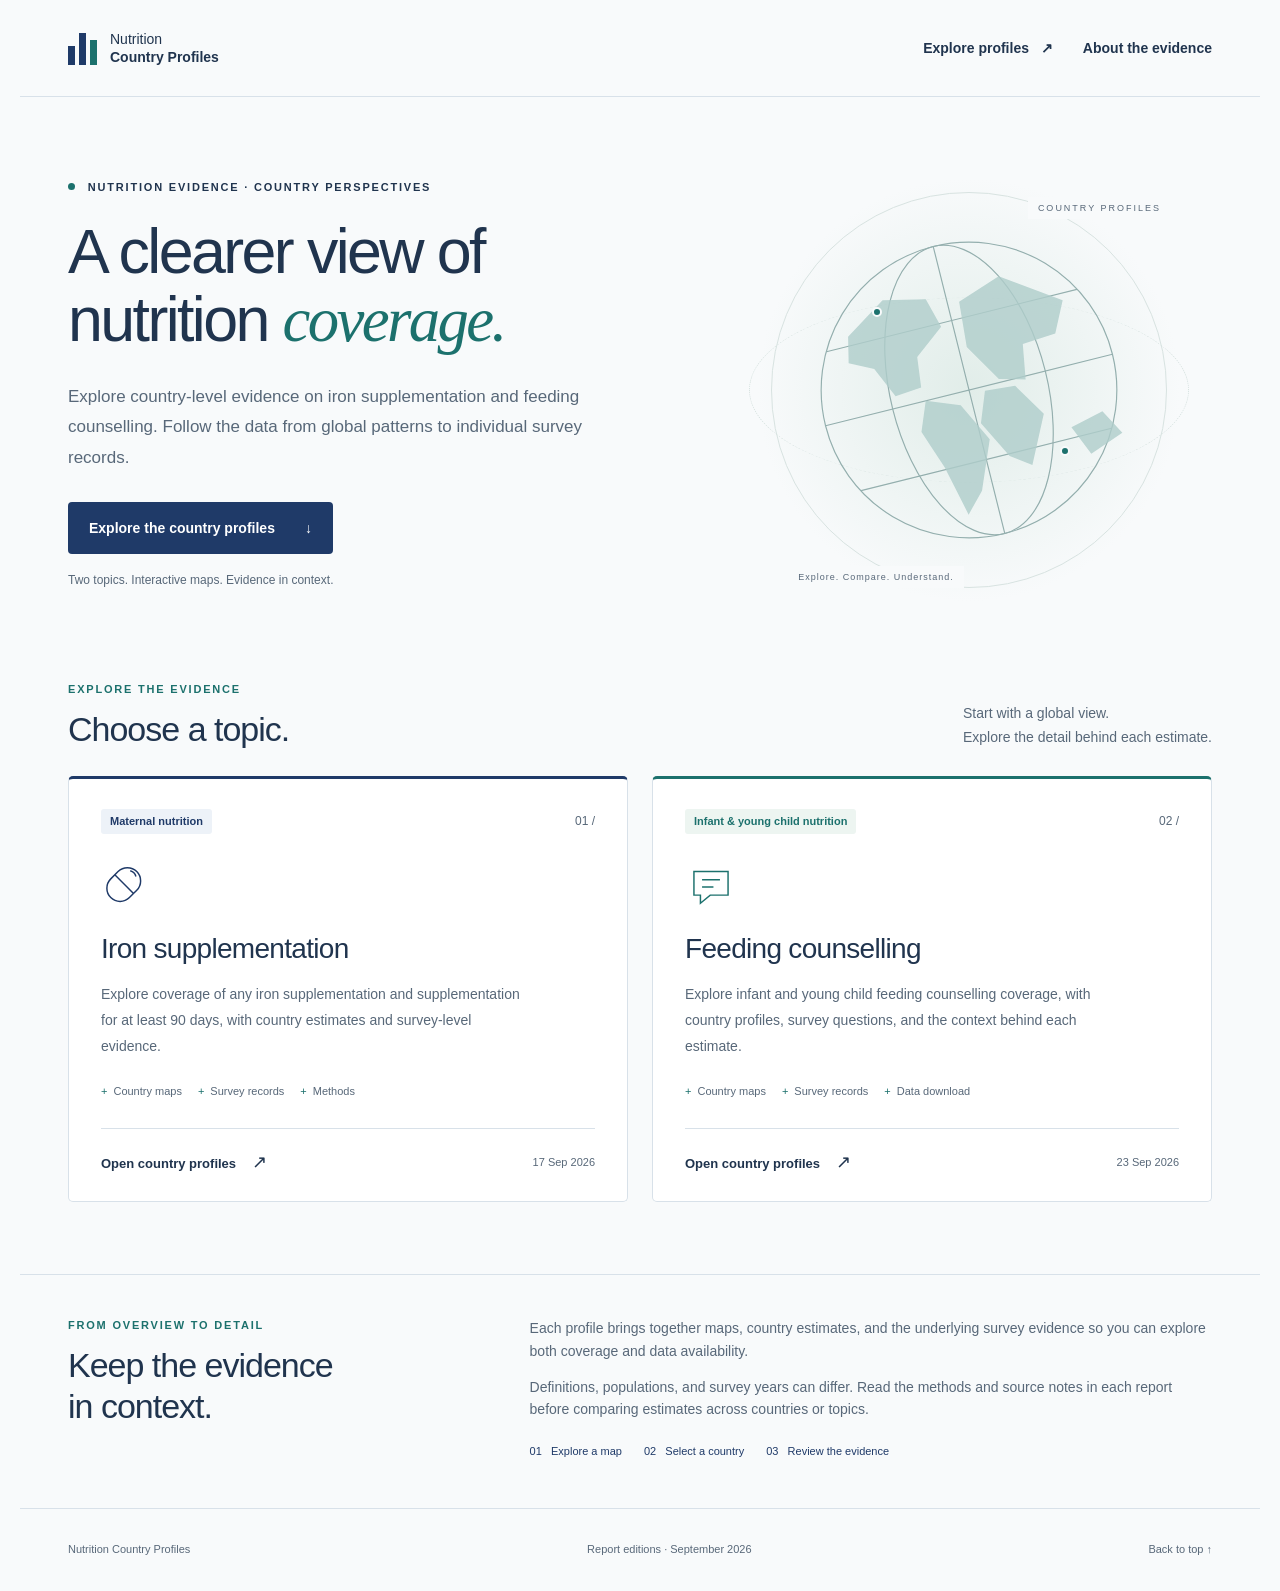
==== index.html @ 42aad2f6 "Add nutrition profiles landing page and Pages-ready reports" ====
<!doctype html>
<html lang="en">
<head>
  <meta charset="utf-8">
  <meta name="viewport" content="width=device-width, initial-scale=1">
  <meta name="description" content="Explore nutrition country profiles: iron supplementation and infant and young child feeding counselling. Interactive maps, survey evidence, and methods in one place.">
  <meta name="theme-color" content="#1f3a68">
  <title>Nutrition Country Profiles</title>
  <link rel="stylesheet" href="site.css">
</head>
<body>
  <a class="skip-link" href="#main">Skip to content</a>
  <header class="site-header wrap">
    <a class="brand" href="./" aria-label="Nutrition Country Profiles home"><span class="brand-mark" aria-hidden="true"><i></i><i></i><i></i></span><span>Nutrition<br><b>Country Profiles</b></span></a>
    <nav aria-label="Main navigation"><a href="#profiles">Explore profiles <span aria-hidden="true">↗</span></a><a href="#about">About the evidence</a></nav>
  </header>
  <main id="main">
    <section class="hero wrap" aria-labelledby="hero-title">
      <div class="hero-copy"><p class="eyebrow"><span></span> Nutrition evidence · Country perspectives</p><h1 id="hero-title">A clearer view of<br>nutrition <em>coverage.</em></h1><p class="lead">Explore country-level evidence on iron supplementation and feeding counselling. Follow the data from global patterns to individual survey records.</p><a class="primary-link" href="#profiles">Explore the country profiles <span aria-hidden="true">↓</span></a><p class="hero-note">Two topics. Interactive maps. Evidence in context.</p></div>
      <div class="hero-art" aria-hidden="true"><div class="orbit orbit-one"></div><div class="orbit orbit-two"></div><div class="globe"><svg viewBox="0 0 300 300" fill="none"><circle cx="150" cy="150" r="126"/><ellipse cx="150" cy="150" rx="67" ry="126"/><path d="M24 150h252M150 24v252M40 89h220M40 211h220"/><path class="land" d="m61 81 36-23 36 8 7 26-26 20-3 26-23 2-12-27-20-10Zm51 69 28 11 17 34-17 41-16 17-10-44-12-34Zm48-75 38-13 48 33-13 26-29 2-5 30-22-6-20-33Zm3 79 26 2 18 29-20 40-17-12-17-33Zm64 48 29-7 12 22-30 11Z"/></svg></div><span class="art-label label-top">COUNTRY PROFILES</span><span class="art-dot dot-one"></span><span class="art-dot dot-two"></span><span class="art-label label-bottom">Explore. Compare. Understand.</span></div>
    </section>
    <section id="profiles" class="profiles wrap" aria-labelledby="profiles-title">
      <div class="section-heading"><div><p class="eyebrow">Explore the evidence</p><h2 id="profiles-title">Choose a topic.</h2></div><p>Start with a global view.<br>Explore the detail behind each estimate.</p></div>
      <div class="profile-grid">
        <a class="profile-card iron" href="iron_country_profiles_20260917_astra.html"><div class="card-top"><span class="topic-tag">Maternal nutrition</span><span class="card-index">01 /</span></div><svg class="topic-icon" viewBox="0 0 64 64" fill="none" aria-hidden="true"><path d="m21 13-9 9a16 16 0 0 0 23 23l9-9a16 16 0 0 0-23-23Z"/><path d="m17 17 23 23M36 12a10 10 0 0 1 7 7"/></svg><h3>Iron supplementation</h3><p>Explore coverage of any iron supplementation and supplementation for at least 90 days, with country estimates and survey-level evidence.</p><div class="features"><span>Country maps</span><span>Survey records</span><span>Methods</span></div><div class="card-bottom"><span>Open country profiles <b aria-hidden="true">↗</b></span><time datetime="2026-09-17">17 Sep 2026</time></div></a>
        <a class="profile-card feeding" href="iycf_country_profiles_2026-09-23_astra_v2.html"><div class="card-top"><span class="topic-tag">Infant &amp; young child nutrition</span><span class="card-index">02 /</span></div><svg class="topic-icon" viewBox="0 0 64 64" fill="none" aria-hidden="true"><path d="M11 13h42v29H31L19 52V42h-8V13Z"/><path d="M21 23h22M21 32h14"/></svg><h3>Feeding counselling</h3><p>Explore infant and young child feeding counselling coverage, with country profiles, survey questions, and the context behind each estimate.</p><div class="features"><span>Country maps</span><span>Survey records</span><span>Data download</span></div><div class="card-bottom"><span>Open country profiles <b aria-hidden="true">↗</b></span><time datetime="2026-09-23">23 Sep 2026</time></div></a>
      </div>
    </section>
    <section id="about" class="about wrap" aria-labelledby="about-title"><div><p class="eyebrow">From overview to detail</p><h2 id="about-title">Keep the evidence<br>in context.</h2></div><div class="about-copy"><p>Each profile brings together maps, country estimates, and the underlying survey evidence so you can explore both coverage and data availability.</p><p>Definitions, populations, and survey years can differ. Read the methods and source notes in each report before comparing estimates across countries or topics.</p><div class="reading-path"><span>01 &nbsp; Explore a map</span><span>02 &nbsp; Select a country</span><span>03 &nbsp; Review the evidence</span></div></div></section>
  </main>
  <footer class="wrap"><span>Nutrition Country Profiles</span><span>Report editions · September 2026</span><a href="#main">Back to top ↑</a></footer>
</body>
</html>
---- site.css ----
:root{--navy:#1f3a68;--ink:#20344e;--muted:#586879;--paper:#f8fafb;--line:#d8e1e9;--teal:#1c716d;--serif:Georgia,'Times New Roman',serif}*{box-sizing:border-box}html{scroll-behavior:smooth;scroll-padding-top:24px}body{margin:0;background:var(--paper);color:var(--ink);font:16px/1.6 'Segoe UI',Arial,sans-serif}a{color:inherit}a:focus-visible{outline:3px solid #a56820;outline-offset:5px}.wrap{max-width:1240px;margin:auto;padding-left:48px;padding-right:48px}.skip-link{position:absolute;left:24px;top:-100px;background:white;padding:12px;z-index:10}.skip-link:focus{top:10px}.site-header{display:flex;justify-content:space-between;align-items:center;padding-top:27px;padding-bottom:27px;border-bottom:1px solid var(--line)}.brand{display:flex;gap:13px;align-items:center;text-decoration:none;font-size:14px;line-height:1.3}.brand b{font-weight:650}.brand-mark{display:flex;align-items:flex-end;gap:4px;height:34px}.brand-mark i{display:block;width:7px;background:var(--navy);height:19px}.brand-mark i:nth-child(2){height:32px}.brand-mark i:nth-child(3){height:25px;background:var(--teal)}nav{display:flex;gap:30px}nav a{padding:10px 0;text-decoration:none;font-size:14px;font-weight:600}nav a:hover{text-decoration:underline;text-underline-offset:6px}nav span{margin-left:8px}.hero{display:grid;grid-template-columns:1.4fr 1fr;align-items:center;gap:32px;padding-top:73px;padding-bottom:71px}.eyebrow{text-transform:uppercase;font-size:11px;letter-spacing:1.8px;font-weight:700;margin:0 0 22px}.eyebrow span{display:inline-block;width:7px;height:7px;border-radius:50%;background:var(--teal);margin-right:8px;vertical-align:1px}h1{font-size:clamp(42px,4.9vw,64px);letter-spacing:-2.6px;line-height:1.08;font-weight:500;margin:0 0 27px}h1 em{font-family:var(--serif);font-weight:400;color:var(--teal)}.lead{max-width:520px;font-size:17px;line-height:1.8;color:var(--muted);margin-bottom:28px}.primary-link{display:inline-flex;align-items:center;gap:30px;padding:15px 21px;border-radius:4px;text-decoration:none;background:var(--navy);color:white;font-size:14px;font-weight:600;transition:background .18s}.primary-link:hover{background:#2c5184}.hero-note{font-size:12px;color:var(--muted);margin-top:17px}.hero-art{position:relative;aspect-ratio:1;display:grid;place-items:center;background:radial-gradient(circle,#e1ede9 0,transparent 68%);max-width:440px;width:100%}.globe{width:80%;transform:rotate(-14deg)}.globe svg{display:block;stroke:#94afae;stroke-width:1}.globe .land{fill:#b0cecb;stroke:none;opacity:.8}.orbit{position:absolute;border:1px solid #d8e3e1;border-radius:50%;inset:5%}.orbit-two{inset:0;transform:scaleY(.42) rotate(-28deg);border-style:dashed}.art-label{position:absolute;font-size:9px;letter-spacing:2px;background:var(--paper);padding:4px 10px;color:var(--muted)}.label-top{top:6%;right:4%}.label-bottom{bottom:5%;left:9%;letter-spacing:1px}.art-dot{width:10px;height:10px;border:2px solid var(--paper);border-radius:50%;background:var(--teal);position:absolute}.dot-one{top:31%;left:28%}.dot-two{bottom:35%;right:27%}.profiles{padding-bottom:72px}.section-heading{display:flex;align-items:end;justify-content:space-between;margin-bottom:26px}.section-heading .eyebrow,.about .eyebrow{margin-bottom:10px;color:var(--teal)}h2{font-size:34px;line-height:1.2;letter-spacing:-1px;font-weight:500;margin:0}.section-heading>p{font-size:14px;line-height:1.7;color:var(--muted);margin:0}.profile-grid{display:grid;grid-template-columns:1fr 1fr;gap:24px}.profile-card{padding:30px 32px 24px;background:white;border:1px solid var(--line);border-top:3px solid var(--navy);border-radius:5px;text-decoration:none;display:flex;flex-direction:column;transition:box-shadow .2s,border-color .2s}.profile-card:hover{box-shadow:0 10px 30px #20344e12;border-color:#8a9fb4}.profile-card.feeding{border-top-color:var(--teal)}.card-top{display:flex;justify-content:space-between;gap:12px;align-items:center}.topic-tag{font-size:11px;font-weight:600;color:var(--navy);background:#edf2f8;padding:4px 9px;border-radius:3px}.feeding .topic-tag{color:var(--teal);background:#edf5f1}.card-index{font-size:12px;color:var(--muted)}.topic-icon{width:52px;height:52px;stroke:var(--navy);stroke-width:1.8;margin-top:27px}.feeding .topic-icon{stroke:var(--teal)}h3{font-size:28px;font-weight:500;letter-spacing:-.7px;margin:14px 0 10px}.profile-card>p{font-size:14px;color:var(--muted);line-height:1.85;margin:0;max-width:430px}.features{display:flex;flex-wrap:wrap;gap:8px 16px;margin:23px 0 28px;font-size:11px;color:var(--muted)}.features span:before{content:'+';margin-right:6px;color:var(--teal)}.card-bottom{display:flex;justify-content:space-between;align-items:center;gap:12px;border-top:1px solid var(--line);padding-top:19px;margin-top:auto}.card-bottom>span{font-size:13px;font-weight:650}.card-bottom b{margin-left:12px;font-size:18px;font-weight:400}.card-bottom time{font-size:11px;color:var(--muted);white-space:nowrap}.about{padding-top:42px;padding-bottom:48px;border-top:1px solid var(--line);display:grid;grid-template-columns:1fr 1.65fr;gap:48px}.about-copy>p{margin:0 0 14px;color:var(--muted);font-size:14px}.reading-path{display:flex;flex-wrap:wrap;gap:12px 22px;font-size:11px;color:var(--navy);padding-top:8px}footer{border-top:1px solid var(--line);display:flex;justify-content:space-between;align-items:center;gap:16px;font-size:11px;color:var(--muted);padding-top:22px;padding-bottom:22px}footer a{padding:10px 0;text-decoration:none}@media(max-width:800px){.wrap{padding-left:28px;padding-right:28px}.hero{grid-template-columns:1.6fr 1fr;gap:10px;padding-top:50px;padding-bottom:48px}h1{font-size:46px}.hero-art{opacity:.85}.profile-card{padding:23px}.card-bottom{align-items:start;flex-direction:column}.about{gap:24px}.section-heading>p{max-width:220px}.art-label{font-size:7px}}@media(max-width:600px){.wrap{padding-left:22px;padding-right:22px}.site-header{padding-top:18px;padding-bottom:18px}nav{gap:12px}nav a{font-size:12px}nav a:last-child{display:none}.brand{font-size:12px}.hero{grid-template-columns:1fr;padding-top:43px;padding-bottom:36px}.hero-art{display:none}h1{font-size:46px;letter-spacing:-1.8px}.eyebrow{font-size:9px;letter-spacing:1.3px}.lead{font-size:16px}.section-heading{display:block}.section-heading>p{max-width:none;margin-top:14px}.section-heading>p br{display:none}.profile-grid{grid-template-columns:1fr;gap:18px}.profile-card{padding:25px}.card-bottom{flex-direction:row;align-items:center}.profiles{padding-bottom:40px}h2{font-size:30px}h3{font-size:26px}.about{grid-template-columns:1fr;padding-top:32px;padding-bottom:30px}.about h2 br{display:none}footer{flex-wrap:wrap;gap:5px 20px}footer>span:first-child{width:100%}}@media(prefers-reduced-motion:reduce){html{scroll-behavior:auto}*{transition:none!important}}
.hero-art{overflow:hidden}
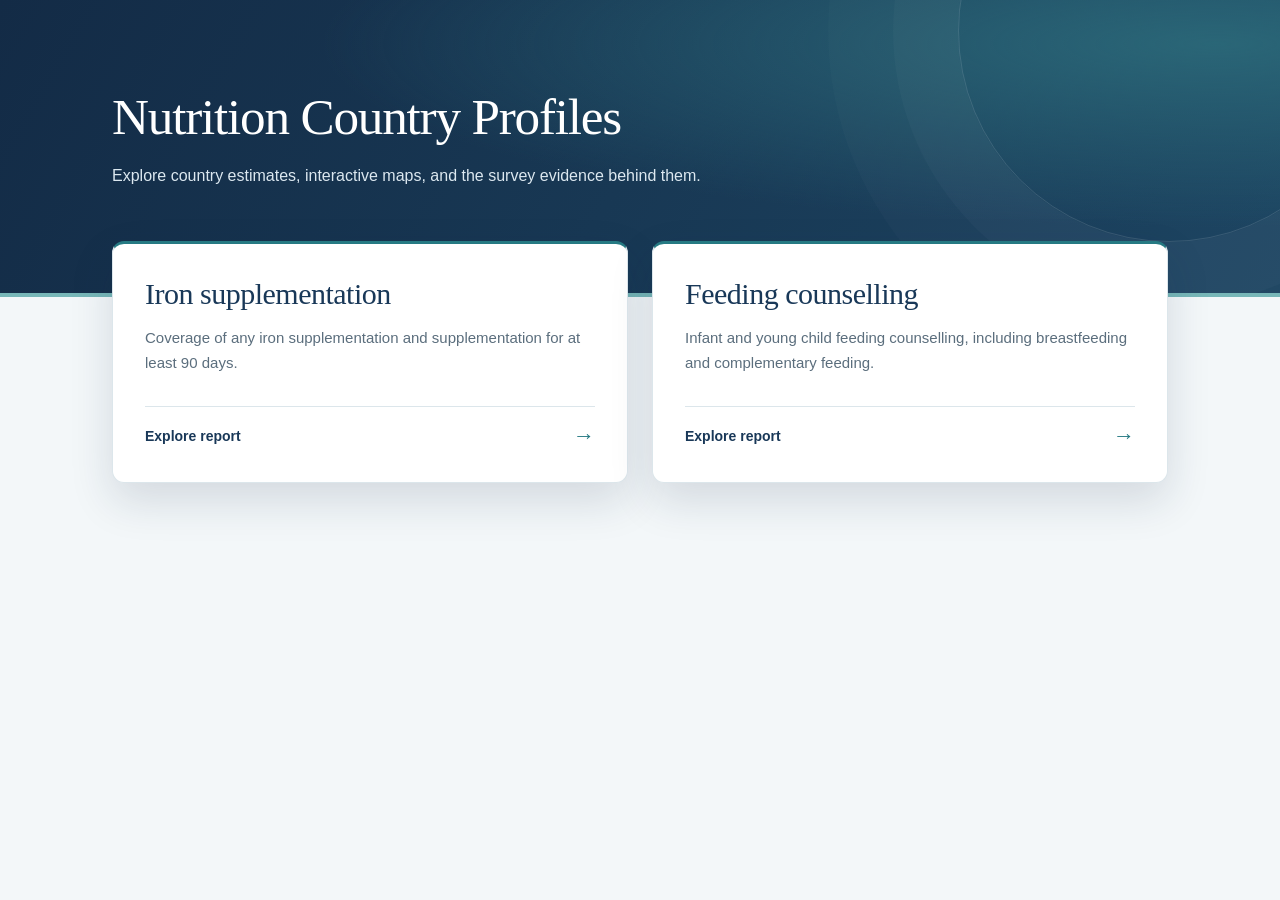
==== commit e1aebb9e: "Unify report styling, maps, and chart presentation" ====
--- a/index.html
+++ b/index.html
@@ -3,31 +3,32 @@
 <head>
   <meta charset="utf-8">
   <meta name="viewport" content="width=device-width, initial-scale=1">
-  <meta name="description" content="Explore nutrition country profiles: iron supplementation and infant and young child feeding counselling. Interactive maps, survey evidence, and methods in one place.">
-  <meta name="theme-color" content="#1f3a68">
+  <meta name="description" content="Explore country profiles on iron supplementation and infant and young child feeding counselling.">
+  <meta name="theme-color" content="#193858">
   <title>Nutrition Country Profiles</title>
   <link rel="stylesheet" href="site.css">
 </head>
 <body>
-  <a class="skip-link" href="#main">Skip to content</a>
-  <header class="site-header wrap">
-    <a class="brand" href="./" aria-label="Nutrition Country Profiles home"><span class="brand-mark" aria-hidden="true"><i></i><i></i><i></i></span><span>Nutrition<br><b>Country Profiles</b></span></a>
-    <nav aria-label="Main navigation"><a href="#profiles">Explore profiles <span aria-hidden="true">↗</span></a><a href="#about">About the evidence</a></nav>
+  <a class="skip-link" href="#profiles">Skip to reports</a>
+  <header class="hero">
+    <div class="container">
+      <h1>Nutrition Country Profiles</h1>
+      <p>Explore country estimates, interactive maps, and the survey evidence behind them.</p>
+    </div>
   </header>
-  <main id="main">
-    <section class="hero wrap" aria-labelledby="hero-title">
-      <div class="hero-copy"><p class="eyebrow"><span></span> Nutrition evidence · Country perspectives</p><h1 id="hero-title">A clearer view of<br>nutrition <em>coverage.</em></h1><p class="lead">Explore country-level evidence on iron supplementation and feeding counselling. Follow the data from global patterns to individual survey records.</p><a class="primary-link" href="#profiles">Explore the country profiles <span aria-hidden="true">↓</span></a><p class="hero-note">Two topics. Interactive maps. Evidence in context.</p></div>
-      <div class="hero-art" aria-hidden="true"><div class="orbit orbit-one"></div><div class="orbit orbit-two"></div><div class="globe"><svg viewBox="0 0 300 300" fill="none"><circle cx="150" cy="150" r="126"/><ellipse cx="150" cy="150" rx="67" ry="126"/><path d="M24 150h252M150 24v252M40 89h220M40 211h220"/><path class="land" d="m61 81 36-23 36 8 7 26-26 20-3 26-23 2-12-27-20-10Zm51 69 28 11 17 34-17 41-16 17-10-44-12-34Zm48-75 38-13 48 33-13 26-29 2-5 30-22-6-20-33Zm3 79 26 2 18 29-20 40-17-12-17-33Zm64 48 29-7 12 22-30 11Z"/></svg></div><span class="art-label label-top">COUNTRY PROFILES</span><span class="art-dot dot-one"></span><span class="art-dot dot-two"></span><span class="art-label label-bottom">Explore. Compare. Understand.</span></div>
-    </section>
-    <section id="profiles" class="profiles wrap" aria-labelledby="profiles-title">
-      <div class="section-heading"><div><p class="eyebrow">Explore the evidence</p><h2 id="profiles-title">Choose a topic.</h2></div><p>Start with a global view.<br>Explore the detail behind each estimate.</p></div>
-      <div class="profile-grid">
-        <a class="profile-card iron" href="iron_country_profiles_20260917_astra.html"><div class="card-top"><span class="topic-tag">Maternal nutrition</span><span class="card-index">01 /</span></div><svg class="topic-icon" viewBox="0 0 64 64" fill="none" aria-hidden="true"><path d="m21 13-9 9a16 16 0 0 0 23 23l9-9a16 16 0 0 0-23-23Z"/><path d="m17 17 23 23M36 12a10 10 0 0 1 7 7"/></svg><h3>Iron supplementation</h3><p>Explore coverage of any iron supplementation and supplementation for at least 90 days, with country estimates and survey-level evidence.</p><div class="features"><span>Country maps</span><span>Survey records</span><span>Methods</span></div><div class="card-bottom"><span>Open country profiles <b aria-hidden="true">↗</b></span><time datetime="2026-09-17">17 Sep 2026</time></div></a>
-        <a class="profile-card feeding" href="iycf_country_profiles_2026-09-23_astra_v2.html"><div class="card-top"><span class="topic-tag">Infant &amp; young child nutrition</span><span class="card-index">02 /</span></div><svg class="topic-icon" viewBox="0 0 64 64" fill="none" aria-hidden="true"><path d="M11 13h42v29H31L19 52V42h-8V13Z"/><path d="M21 23h22M21 32h14"/></svg><h3>Feeding counselling</h3><p>Explore infant and young child feeding counselling coverage, with country profiles, survey questions, and the context behind each estimate.</p><div class="features"><span>Country maps</span><span>Survey records</span><span>Data download</span></div><div class="card-bottom"><span>Open country profiles <b aria-hidden="true">↗</b></span><time datetime="2026-09-23">23 Sep 2026</time></div></a>
-      </div>
-    </section>
-    <section id="about" class="about wrap" aria-labelledby="about-title"><div><p class="eyebrow">From overview to detail</p><h2 id="about-title">Keep the evidence<br>in context.</h2></div><div class="about-copy"><p>Each profile brings together maps, country estimates, and the underlying survey evidence so you can explore both coverage and data availability.</p><p>Definitions, populations, and survey years can differ. Read the methods and source notes in each report before comparing estimates across countries or topics.</p><div class="reading-path"><span>01 &nbsp; Explore a map</span><span>02 &nbsp; Select a country</span><span>03 &nbsp; Review the evidence</span></div></div></section>
+  <main id="profiles" class="container" aria-label="Country profile reports">
+    <div class="profile-grid">
+      <a class="profile-card" href="iron_country_profiles_20260917_astra.html">
+        <h2>Iron supplementation</h2>
+        <p>Coverage of any iron supplementation and supplementation for at least 90 days.</p>
+        <span class="card-link">Explore report <span aria-hidden="true">&rarr;</span></span>
+      </a>
+      <a class="profile-card" href="iycf_country_profiles_2026-09-23_astra_v2.html">
+        <h2>Feeding counselling</h2>
+        <p>Infant and young child feeding counselling, including breastfeeding and complementary feeding.</p>
+        <span class="card-link">Explore report <span aria-hidden="true">&rarr;</span></span>
+      </a>
+    </div>
   </main>
-  <footer class="wrap"><span>Nutrition Country Profiles</span><span>Report editions · September 2026</span><a href="#main">Back to top ↑</a></footer>
 </body>
 </html>
--- a/site.css
+++ b/site.css
@@ -1,2 +1,25 @@
-:root{--navy:#1f3a68;--ink:#20344e;--muted:#586879;--paper:#f8fafb;--line:#d8e1e9;--teal:#1c716d;--serif:Georgia,'Times New Roman',serif}*{box-sizing:border-box}html{scroll-behavior:smooth;scroll-padding-top:24px}body{margin:0;background:var(--paper);color:var(--ink);font:16px/1.6 'Segoe UI',Arial,sans-serif}a{color:inherit}a:focus-visible{outline:3px solid #a56820;outline-offset:5px}.wrap{max-width:1240px;margin:auto;padding-left:48px;padding-right:48px}.skip-link{position:absolute;left:24px;top:-100px;background:white;padding:12px;z-index:10}.skip-link:focus{top:10px}.site-header{display:flex;justify-content:space-between;align-items:center;padding-top:27px;padding-bottom:27px;border-bottom:1px solid var(--line)}.brand{display:flex;gap:13px;align-items:center;text-decoration:none;font-size:14px;line-height:1.3}.brand b{font-weight:650}.brand-mark{display:flex;align-items:flex-end;gap:4px;height:34px}.brand-mark i{display:block;width:7px;background:var(--navy);height:19px}.brand-mark i:nth-child(2){height:32px}.brand-mark i:nth-child(3){height:25px;background:var(--teal)}nav{display:flex;gap:30px}nav a{padding:10px 0;text-decoration:none;font-size:14px;font-weight:600}nav a:hover{text-decoration:underline;text-underline-offset:6px}nav span{margin-left:8px}.hero{display:grid;grid-template-columns:1.4fr 1fr;align-items:center;gap:32px;padding-top:73px;padding-bottom:71px}.eyebrow{text-transform:uppercase;font-size:11px;letter-spacing:1.8px;font-weight:700;margin:0 0 22px}.eyebrow span{display:inline-block;width:7px;height:7px;border-radius:50%;background:var(--teal);margin-right:8px;vertical-align:1px}h1{font-size:clamp(42px,4.9vw,64px);letter-spacing:-2.6px;line-height:1.08;font-weight:500;margin:0 0 27px}h1 em{font-family:var(--serif);font-weight:400;color:var(--teal)}.lead{max-width:520px;font-size:17px;line-height:1.8;color:var(--muted);margin-bottom:28px}.primary-link{display:inline-flex;align-items:center;gap:30px;padding:15px 21px;border-radius:4px;text-decoration:none;background:var(--navy);color:white;font-size:14px;font-weight:600;transition:background .18s}.primary-link:hover{background:#2c5184}.hero-note{font-size:12px;color:var(--muted);margin-top:17px}.hero-art{position:relative;aspect-ratio:1;display:grid;place-items:center;background:radial-gradient(circle,#e1ede9 0,transparent 68%);max-width:440px;width:100%}.globe{width:80%;transform:rotate(-14deg)}.globe svg{display:block;stroke:#94afae;stroke-width:1}.globe .land{fill:#b0cecb;stroke:none;opacity:.8}.orbit{position:absolute;border:1px solid #d8e3e1;border-radius:50%;inset:5%}.orbit-two{inset:0;transform:scaleY(.42) rotate(-28deg);border-style:dashed}.art-label{position:absolute;font-size:9px;letter-spacing:2px;background:var(--paper);padding:4px 10px;color:var(--muted)}.label-top{top:6%;right:4%}.label-bottom{bottom:5%;left:9%;letter-spacing:1px}.art-dot{width:10px;height:10px;border:2px solid var(--paper);border-radius:50%;background:var(--teal);position:absolute}.dot-one{top:31%;left:28%}.dot-two{bottom:35%;right:27%}.profiles{padding-bottom:72px}.section-heading{display:flex;align-items:end;justify-content:space-between;margin-bottom:26px}.section-heading .eyebrow,.about .eyebrow{margin-bottom:10px;color:var(--teal)}h2{font-size:34px;line-height:1.2;letter-spacing:-1px;font-weight:500;margin:0}.section-heading>p{font-size:14px;line-height:1.7;color:var(--muted);margin:0}.profile-grid{display:grid;grid-template-columns:1fr 1fr;gap:24px}.profile-card{padding:30px 32px 24px;background:white;border:1px solid var(--line);border-top:3px solid var(--navy);border-radius:5px;text-decoration:none;display:flex;flex-direction:column;transition:box-shadow .2s,border-color .2s}.profile-card:hover{box-shadow:0 10px 30px #20344e12;border-color:#8a9fb4}.profile-card.feeding{border-top-color:var(--teal)}.card-top{display:flex;justify-content:space-between;gap:12px;align-items:center}.topic-tag{font-size:11px;font-weight:600;color:var(--navy);background:#edf2f8;padding:4px 9px;border-radius:3px}.feeding .topic-tag{color:var(--teal);background:#edf5f1}.card-index{font-size:12px;color:var(--muted)}.topic-icon{width:52px;height:52px;stroke:var(--navy);stroke-width:1.8;margin-top:27px}.feeding .topic-icon{stroke:var(--teal)}h3{font-size:28px;font-weight:500;letter-spacing:-.7px;margin:14px 0 10px}.profile-card>p{font-size:14px;color:var(--muted);line-height:1.85;margin:0;max-width:430px}.features{display:flex;flex-wrap:wrap;gap:8px 16px;margin:23px 0 28px;font-size:11px;color:var(--muted)}.features span:before{content:'+';margin-right:6px;color:var(--teal)}.card-bottom{display:flex;justify-content:space-between;align-items:center;gap:12px;border-top:1px solid var(--line);padding-top:19px;margin-top:auto}.card-bottom>span{font-size:13px;font-weight:650}.card-bottom b{margin-left:12px;font-size:18px;font-weight:400}.card-bottom time{font-size:11px;color:var(--muted);white-space:nowrap}.about{padding-top:42px;padding-bottom:48px;border-top:1px solid var(--line);display:grid;grid-template-columns:1fr 1.65fr;gap:48px}.about-copy>p{margin:0 0 14px;color:var(--muted);font-size:14px}.reading-path{display:flex;flex-wrap:wrap;gap:12px 22px;font-size:11px;color:var(--navy);padding-top:8px}footer{border-top:1px solid var(--line);display:flex;justify-content:space-between;align-items:center;gap:16px;font-size:11px;color:var(--muted);padding-top:22px;padding-bottom:22px}footer a{padding:10px 0;text-decoration:none}@media(max-width:800px){.wrap{padding-left:28px;padding-right:28px}.hero{grid-template-columns:1.6fr 1fr;gap:10px;padding-top:50px;padding-bottom:48px}h1{font-size:46px}.hero-art{opacity:.85}.profile-card{padding:23px}.card-bottom{align-items:start;flex-direction:column}.about{gap:24px}.section-heading>p{max-width:220px}.art-label{font-size:7px}}@media(max-width:600px){.wrap{padding-left:22px;padding-right:22px}.site-header{padding-top:18px;padding-bottom:18px}nav{gap:12px}nav a{font-size:12px}nav a:last-child{display:none}.brand{font-size:12px}.hero{grid-template-columns:1fr;padding-top:43px;padding-bottom:36px}.hero-art{display:none}h1{font-size:46px;letter-spacing:-1.8px}.eyebrow{font-size:9px;letter-spacing:1.3px}.lead{font-size:16px}.section-heading{display:block}.section-heading>p{max-width:none;margin-top:14px}.section-heading>p br{display:none}.profile-grid{grid-template-columns:1fr;gap:18px}.profile-card{padding:25px}.card-bottom{flex-direction:row;align-items:center}.profiles{padding-bottom:40px}h2{font-size:30px}h3{font-size:26px}.about{grid-template-columns:1fr;padding-top:32px;padding-bottom:30px}.about h2 br{display:none}footer{flex-wrap:wrap;gap:5px 20px}footer>span:first-child{width:100%}}@media(prefers-reduced-motion:reduce){html{scroll-behavior:auto}*{transition:none!important}}
-.hero-art{overflow:hidden}
+:root{--navy:#193858;--navy-deep:#132b46;--ink:#243b50;--muted:#5b6e7d;--line:#dce6eb;--wash:#f3f7f9;--accent:#267a83;--accent-soft:#77b7b8;--hero:linear-gradient(120deg,#132b46,#1d4562);--hero-glow:radial-gradient(ellipse at 95% 15%,#2a6677 0,transparent 52%)}
+*{box-sizing:border-box}
+body{margin:0;min-height:100vh;min-height:100svh;display:flex;flex-direction:column;background:var(--wash);color:var(--ink);font:16px/1.65 'Segoe UI',-apple-system,BlinkMacSystemFont,Arial,sans-serif}
+.container{width:100%;max-width:1120px;margin:0 auto;padding:0 32px}
+.hero{position:relative;overflow:hidden;padding:88px 0 104px;color:white;background:var(--hero-glow),var(--hero);border-bottom:4px solid var(--accent-soft)}
+.hero:after{content:'';position:absolute;width:420px;height:420px;right:-100px;top:-180px;border:1px solid #ffffff20;border-radius:50%;box-shadow:0 0 0 65px #ffffff06,0 0 0 130px #ffffff04;pointer-events:none}
+.hero .container{position:relative;z-index:1}
+h1,h2{font-family:Georgia,'Times New Roman',serif;font-weight:400}
+h1{margin:0 0 16px;font-size:clamp(36px,4vw,52px);line-height:1.15;letter-spacing:-1.2px;text-wrap:balance}
+.hero p{max-width:640px;margin:0;color:#dce8f0}
+main.container{flex:1;padding-top:0;padding-bottom:64px}
+.profile-grid{position:relative;z-index:1;display:grid;grid-template-columns:repeat(2,minmax(0,1fr));gap:24px;margin-top:-56px}
+.profile-card{display:flex;flex-direction:column;padding:32px;border:1px solid var(--line);border-top:3px solid var(--accent);border-radius:12px;background:white;color:inherit;text-decoration:none;box-shadow:0 18px 44px rgba(19,43,70,.14);transition:border-color .18s ease,box-shadow .18s ease,transform .18s ease}
+.profile-card:hover{border-color:#84b1b8;box-shadow:0 24px 52px rgba(19,43,70,.18);transform:translateY(-2px)}
+h2{margin:0 0 14px;color:var(--navy);font-size:30px;line-height:1.2;letter-spacing:-.5px}
+.profile-card p{margin:0 0 30px;color:var(--muted);font-size:15px}
+.card-link{display:flex;justify-content:space-between;align-items:center;min-height:44px;margin-top:auto;padding-top:16px;border-top:1px solid var(--line);color:var(--navy);font-size:14px;font-weight:600}
+.card-link span{display:inline-flex;align-items:center;height:24px;font-size:22px;line-height:1;font-weight:400;color:var(--accent);transition:transform .18s ease}
+.profile-card:hover .card-link span,.profile-card:focus-visible .card-link span{transform:translateX(4px)}
+a:focus-visible{outline:3px solid #b77b22;outline-offset:5px}
+.skip-link{position:absolute;left:20px;top:-100px;padding:10px 16px;background:white;color:var(--navy);border-radius:6px;z-index:2}
+.skip-link:focus{top:12px}
+@media(max-width:640px){.container{padding-left:22px;padding-right:22px}.hero{padding:52px 0 72px}h1{font-size:38px;letter-spacing:-.8px}.hero p{font-size:15px}main.container{padding-bottom:40px}.profile-grid{grid-template-columns:1fr;gap:18px;margin-top:-36px}.profile-card{padding:25px}h2{font-size:27px}.profile-card p{margin-bottom:22px}}
+@media(prefers-reduced-motion:reduce){.profile-card,.card-link span{transition:none}.profile-card:hover{transform:none}.profile-card:hover .card-link span,.profile-card:focus-visible .card-link span{transform:none}}
+@media print{body{display:block;background:white}.hero{padding:24px 0;background:white;color:var(--navy);border-color:var(--line)}.hero:after{display:none}.hero p{color:var(--muted)}main.container{padding-top:24px}.profile-grid{margin-top:0}.profile-card{box-shadow:none;break-inside:avoid}}
